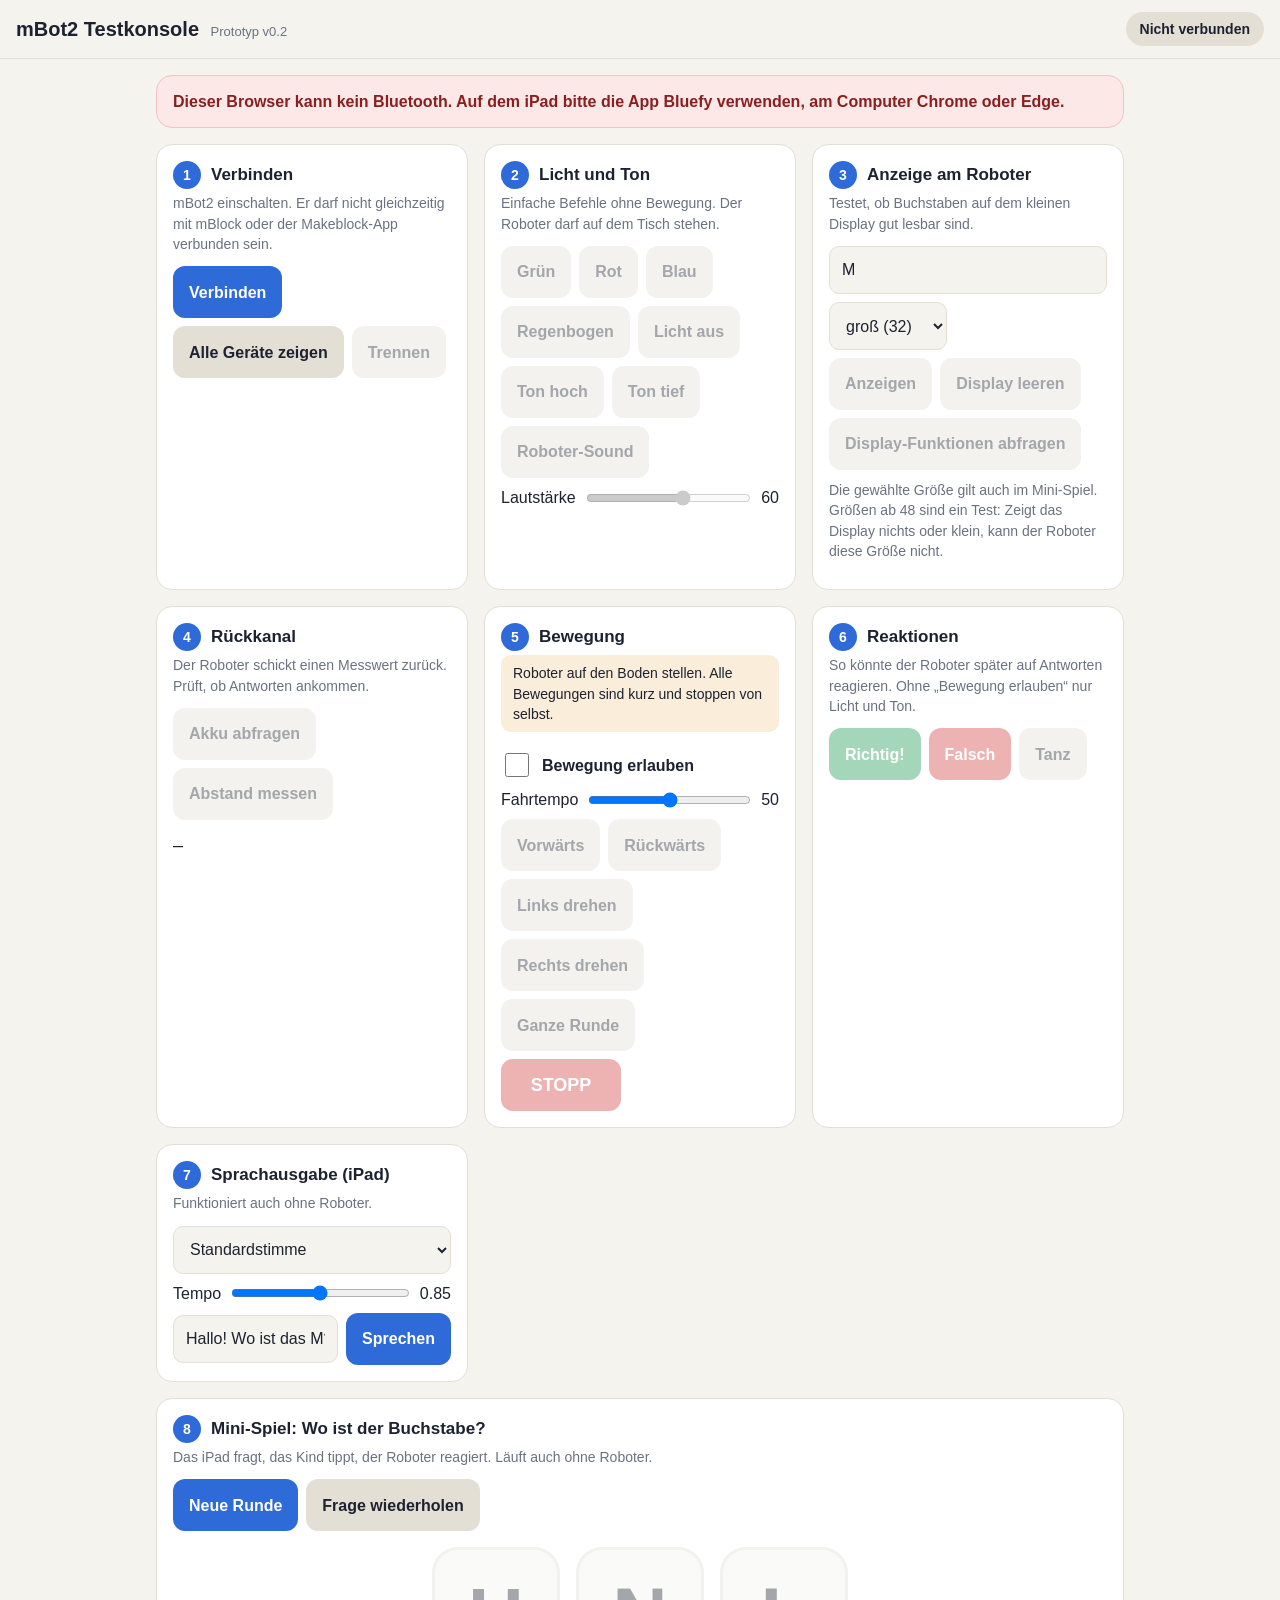
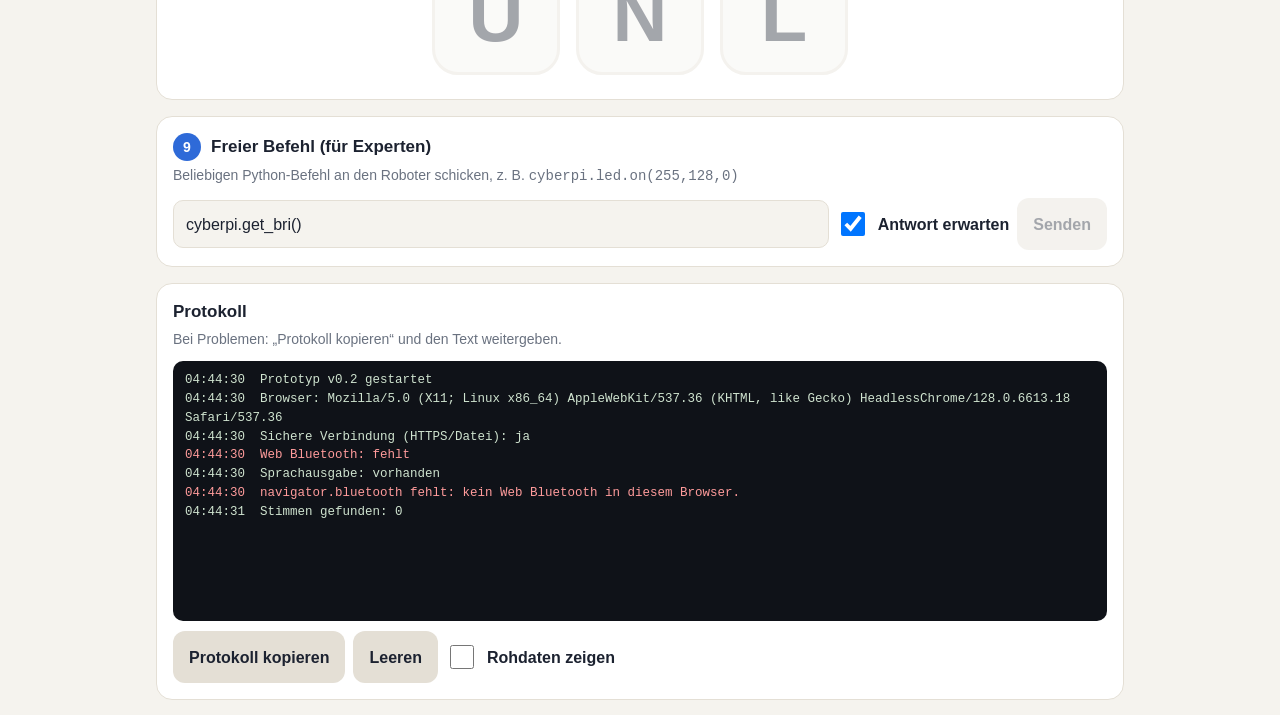
==== index.html @ f24d92ee "Add files via upload" ====
<!doctype html>
<html lang="de">
<head>
<meta charset="utf-8">
<meta name="viewport" content="width=device-width, initial-scale=1, viewport-fit=cover">
<meta name="apple-mobile-web-app-capable" content="yes">
<meta name="apple-mobile-web-app-title" content="mBot2 Test">
<title>mBot2 Testkonsole</title>
<style>
  :root {
    --bg: #f5f3ee; --card: #ffffff; --ink: #1c2230; --muted: #6a7280; --line: #e4dfd5;
    --accent: #2e6ad8; --ok: #1d9a54; --bad: #d44343; --warn: #e39a2f; --radius: 16px;
  }
  @media (prefers-color-scheme: dark) {
    :root { --bg: #14171d; --card: #1d2129; --ink: #eef0f4; --muted: #98a1b0; --line: #2d333e; }
  }
  * { box-sizing: border-box; }
  html, body { margin: 0; background: var(--bg); color: var(--ink); }
  body { font: 16px/1.45 -apple-system, BlinkMacSystemFont, "Segoe UI", Roboto, sans-serif; -webkit-text-size-adjust: 100%; }
  header {
    position: sticky; top: 0; z-index: 10; display: flex; align-items: center; gap: 12px; flex-wrap: wrap;
    padding: 12px 16px; padding-top: max(12px, env(safe-area-inset-top));
    background: var(--bg); border-bottom: 1px solid var(--line);
  }
  header h1 { font-size: 20px; margin: 0; flex: 1; min-width: 180px; }
  header h1 small { font-weight: 500; color: var(--muted); font-size: 13px; margin-left: 6px; }
  .status { padding: 7px 14px; border-radius: 999px; font-weight: 600; font-size: 14px; background: var(--line); }
  .status.on { background: var(--ok); color: #fff; }
  .status.busy { background: var(--warn); color: #fff; }
  .status.err { background: var(--bad); color: #fff; }
  main { max-width: 1000px; margin: 0 auto; padding: 16px; display: grid; gap: 16px;
         grid-template-columns: repeat(auto-fit, minmax(300px, 1fr)); }
  section { background: var(--card); border: 1px solid var(--line); border-radius: var(--radius); padding: 16px; min-width: 0; }
  section.wide { grid-column: 1 / -1; }
  h2 { font-size: 17px; margin: 0 0 4px; display: flex; align-items: center; }
  .num { flex: none; width: 28px; height: 28px; border-radius: 14px; background: var(--accent); color: #fff;
         display: inline-grid; place-items: center; font-size: 14px; margin-right: 10px; }
  p.hint { margin: 4px 0 12px; color: var(--muted); font-size: 14px; }
  .row { display: flex; flex-wrap: wrap; gap: 8px; align-items: center; }
  .row + .row { margin-top: 8px; }
  button {
    appearance: none; -webkit-appearance: none; border: 0; border-radius: 12px; min-height: 52px; padding: 10px 16px;
    font: inherit; font-weight: 600; background: var(--line); color: var(--ink); cursor: pointer; touch-action: manipulation;
  }
  button.primary { background: var(--accent); color: #fff; }
  button.ok { background: var(--ok); color: #fff; }
  button.bad { background: var(--bad); color: #fff; }
  button.stop { background: var(--bad); color: #fff; min-width: 120px; font-size: 18px; }
  button:disabled { opacity: .4; cursor: default; }
  button:not(:disabled):active { transform: scale(.97); }
  input[type=text], select {
    font: inherit; min-height: 48px; border-radius: 10px; border: 1px solid var(--line);
    background: var(--bg); color: var(--ink); padding: 8px 12px; min-width: 0;
  }
  input[type=text] { flex: 1 1 160px; }
  label.check { display: flex; gap: 10px; align-items: center; font-weight: 600; padding: 8px 0; }
  label.check input { width: 24px; height: 24px; }
  input[type=range] { flex: 1; min-width: 120px; }
  .banner { grid-column: 1 / -1; border-radius: var(--radius); padding: 14px 16px; font-weight: 600;
            background: #fde8e8; color: #8a1f1f; border: 1px solid #f3c2c2; display: none; }
  .banner.show { display: block; }
  .warnbox { background: color-mix(in srgb, var(--warn) 18%, transparent); border-radius: 10px; padding: 8px 12px; font-size: 14px; margin-bottom: 10px; }
  .game { display: flex; gap: 16px; justify-content: center; margin: 16px 0 8px; flex-wrap: wrap; }
  .tile {
    width: 128px; height: 128px; font-size: 76px; font-weight: 700; border-radius: 26px;
    background: var(--bg); border: 3px solid var(--line); color: var(--ink);
  }
  .tile.right { background: var(--ok); border-color: var(--ok); color: #fff; }
  .tile.wrong { animation: shake .4s; border-color: var(--bad); }
  @keyframes shake { 0%,100% { transform: translateX(0); } 25% { transform: translateX(-10px); } 75% { transform: translateX(10px); } }
  #log {
    margin: 0; height: 260px; overflow: auto; background: #0f1218; color: #cfe3cf; border-radius: 10px; padding: 10px 12px;
    font: 12.5px/1.5 ui-monospace, Menlo, Consolas, monospace; white-space: pre-wrap; word-break: break-word;
  }
  #log .e { color: #ff9b9b; } #log .w { color: #ffd27a; } #log .s { color: #8fd0ff; } #log .r { color: #b7f5b7; }
</style>
</head>
<body>
<header>
  <h1>mBot2 Testkonsole <small>Prototyp v0.2</small></h1>
  <span id="status" class="status">Nicht verbunden</span>
</header>

<main>
  <div id="banner" class="banner"></div>

  <section>
    <h2><span class="num">1</span>Verbinden</h2>
    <p class="hint">mBot2 einschalten. Er darf nicht gleichzeitig mit mBlock oder der Makeblock-App verbunden sein.</p>
    <div class="row">
      <button class="primary" id="btnConnect">Verbinden</button>
      <button id="btnConnectAll">Alle Geräte zeigen</button>
      <button id="btnDisconnect" data-need>Trennen</button>
    </div>
  </section>

  <section>
    <h2><span class="num">2</span>Licht und Ton</h2>
    <p class="hint">Einfache Befehle ohne Bewegung. Der Roboter darf auf dem Tisch stehen.</p>
    <div class="row">
      <button data-need data-act="green">Grün</button>
      <button data-need data-act="red">Rot</button>
      <button data-need data-act="blue">Blau</button>
      <button data-need data-act="rainbow">Regenbogen</button>
      <button data-need data-act="ledoff">Licht aus</button>
    </div>
    <div class="row">
      <button data-need data-act="toneHigh">Ton hoch</button>
      <button data-need data-act="toneLow">Ton tief</button>
      <button data-need data-act="sound">Roboter-Sound</button>
    </div>
    <div class="row">
      <span>Lautstärke</span>
      <input type="range" id="vol" min="0" max="100" step="10" value="60" data-need>
      <span id="volVal">60</span>
    </div>
  </section>

  <section>
    <h2><span class="num">3</span>Anzeige am Roboter</h2>
    <p class="hint">Testet, ob Buchstaben auf dem kleinen Display gut lesbar sind.</p>
    <div class="row">
      <input type="text" id="dispText" value="M" maxlength="12" autocomplete="off" autocapitalize="characters">
      <select id="dispSize">
        <option value="16">klein (16)</option>
        <option value="24">mittel (24)</option>
        <option value="32" selected>groß (32)</option>
        <option value="48">48 (Test)</option>
        <option value="64">64 (Test)</option>
        <option value="96">96 (Test)</option>
      </select>
    </div>
    <div class="row">
      <button data-need id="btnShow">Anzeigen</button>
      <button data-need id="btnClear">Display leeren</button>
      <button data-need id="btnDir">Display-Funktionen abfragen</button>
    </div>
    <p class="hint" style="margin-top:10px">Die gewählte Größe gilt auch im Mini-Spiel. Größen ab 48 sind ein Test: Zeigt das Display nichts oder klein, kann der Roboter diese Größe nicht.</p>
  </section>

  <section>
    <h2><span class="num">4</span>Rückkanal</h2>
    <p class="hint">Der Roboter schickt einen Messwert zurück. Prüft, ob Antworten ankommen.</p>
    <div class="row">
      <button data-need id="btnBattery">Akku abfragen</button>
      <button data-need id="btnDistance">Abstand messen</button>
    </div>
    <p id="readout" class="hint" style="font-size:18px;color:var(--ink);margin-top:12px">–</p>
  </section>

  <section>
    <h2><span class="num">5</span>Bewegung</h2>
    <div class="warnbox">Roboter auf den Boden stellen. Alle Bewegungen sind kurz und stoppen von selbst.</div>
    <label class="check"><input type="checkbox" id="allowMove"> Bewegung erlauben</label>
    <div class="row">
      <span>Fahrtempo</span>
      <input type="range" id="moveSpeed" min="20" max="80" step="10" value="50">
      <span id="moveSpeedVal">50</span>
    </div>
    <div class="row">
      <button data-need data-move data-act="fwd">Vorwärts</button>
      <button data-need data-move data-act="back">Rückwärts</button>
      <button data-need data-move data-act="left">Links drehen</button>
      <button data-need data-move data-act="right">Rechts drehen</button>
      <button data-need data-move data-act="spin">Ganze Runde</button>
    </div>
    <div class="row">
      <button class="stop" data-need data-act="stop">STOPP</button>
    </div>
  </section>

  <section>
    <h2><span class="num">6</span>Reaktionen</h2>
    <p class="hint">So könnte der Roboter später auf Antworten reagieren. Ohne „Bewegung erlauben“ nur Licht und Ton.</p>
    <div class="row">
      <button class="ok" data-need data-act="richtig">Richtig!</button>
      <button class="bad" data-need data-act="falsch">Falsch</button>
      <button data-need data-act="tanz">Tanz</button>
    </div>
  </section>

  <section>
    <h2><span class="num">7</span>Sprachausgabe (iPad)</h2>
    <p class="hint">Funktioniert auch ohne Roboter.</p>
    <div class="row">
      <select id="voice" style="flex:1 1 220px"></select>
    </div>
    <div class="row">
      <span>Tempo</span>
      <input type="range" id="rate" min="0.5" max="1.2" step="0.05" value="0.85">
      <span id="rateVal">0.85</span>
    </div>
    <div class="row">
      <input type="text" id="speakText" value="Hallo! Wo ist das M?">
      <button class="primary" id="btnSpeak">Sprechen</button>
    </div>
  </section>

  <section class="wide">
    <h2><span class="num">8</span>Mini-Spiel: Wo ist der Buchstabe?</h2>
    <p class="hint">Das iPad fragt, das Kind tippt, der Roboter reagiert. Läuft auch ohne Roboter.</p>
    <div class="row"><button class="primary" id="btnRound">Neue Runde</button><button id="btnRepeat">Frage wiederholen</button></div>
    <div class="game" id="game"></div>
  </section>

  <section class="wide">
    <h2><span class="num">9</span>Freier Befehl (für Experten)</h2>
    <p class="hint">Beliebigen Python-Befehl an den Roboter schicken, z. B. <code>cyberpi.led.on(255,128,0)</code></p>
    <div class="row">
      <input type="text" id="rawCmd" value="cyberpi.get_bri()" autocapitalize="off" autocorrect="off" spellcheck="false">
      <label class="check"><input type="checkbox" id="rawResp" checked> Antwort erwarten</label>
      <button data-need id="btnRaw">Senden</button>
    </div>
  </section>

  <section class="wide">
    <h2>Protokoll</h2>
    <p class="hint">Bei Problemen: „Protokoll kopieren“ und den Text weitergeben.</p>
    <pre id="log"></pre>
    <div class="row" style="margin-top:10px">
      <button id="btnCopy">Protokoll kopieren</button>
      <button id="btnClearLog">Leeren</button>
      <label class="check"><input type="checkbox" id="showHex"> Rohdaten zeigen</label>
    </div>
  </section>
</main>

<script>
"use strict";

/* ---------- Konstanten: Makeblock Live-Mode-Protokoll (f3/f4) ---------- */
const uuid16 = (x) => `0000${x}-0000-1000-8000-00805f9b34fb`;
const SERVICES = [uuid16("ffe1"), uuid16("ffe0"), uuid16("ffe4"), uuid16("ffe5")];
const WRITE_SHORT = "ffe3";   // hierhin schreiben wir
const NOTIFY_SHORT = "ffe2";  // hier antwortet der Roboter
const NAME_PREFIXES = ["Makeblock", "makeblock", "MakeBlock", "CyberPi", "Cyberpi", "cyberpi", "mBot", "MBot", "mbot", "BlueFi", "Bluefi"];
const HEADER = 0xF3, FOOTER = 0xF4, TYPE_SCRIPT = 0x28;
const MODE_NO_RESPONSE = 0x00, MODE_WITH_RESPONSE = 0x01;
const ONLINE_MODE_FRAME = new Uint8Array([0xF3, 0xF6, 0x03, 0x00, 0x0D, 0x00, 0x01, 0x0E, 0xF4]);
const BLE_CHUNK = 20, CHUNK_DELAY = 8;

const sleep = (ms) => new Promise((r) => setTimeout(r, ms));
const $ = (id) => document.getElementById(id);
const hex = (u8) => Array.from(u8, (b) => b.toString(16).padStart(2, "0")).join(" ");

/* ---------- Protokoll ---------- */
function buildScriptFrame(script, idx, mode) {
  const sb = new TextEncoder().encode(script);
  const data = new Uint8Array(2 + sb.length);
  data[0] = sb.length & 0xFF; data[1] = (sb.length >> 8) & 0xFF; data.set(sb, 2);
  const idxLo = idx & 0xFF, idxHi = (idx >> 8) & 0xFF;
  const datalen = data.length + 4;
  const hdrCheck = (((datalen >> 8) & 0xFF) + (datalen & 0xFF) + 0xF3) & 0xFF;
  let sum = TYPE_SCRIPT + mode + idxLo + idxHi;
  for (const b of data) sum += b;
  const out = new Uint8Array(8 + data.length + 2);
  out.set([HEADER, hdrCheck, datalen & 0xFF, (datalen >> 8) & 0xFF, TYPE_SCRIPT, mode, idxLo, idxHi], 0);
  out.set(data, 8);
  out[8 + data.length] = sum & 0xFF;
  out[9 + data.length] = FOOTER;
  return out;
}

function parseRet(raw) {
  try { const j = JSON.parse(raw); if (j && typeof j === "object" && "ret" in j) return j.ret; } catch (_) {}
  const m = raw.match(/["']ret["']\s*:\s*(.*?)\s*\}?\s*$/s);
  if (m) {
    const s = m[1];
    try { return JSON.parse(s); } catch (_) {}
    try { return JSON.parse(s.replace(/'/g, '"').replace(/\bTrue\b/g, "true").replace(/\bFalse\b/g, "false").replace(/\bNone\b/g, "null")); } catch (_) {}
    return s;
  }
  return null;
}

function parseFrame(f) {
  if (f.length < 10 || f[4] !== TYPE_SCRIPT) return null;
  const idx = f[6] + (f[7] << 8);
  const data = f.slice(8, f.length - 2);
  if (data.length < 3) return null;
  const raw = new TextDecoder().decode(new Uint8Array(data.slice(2)));
  return { idx, value: parseRet(raw), raw };
}

class F3Parser {
  constructor() { this.reset(); }
  reset() { this.buf = []; this.rx = false; this.len = 0; }
  feed(bytes) { const out = []; for (const b of bytes) { const r = this.byte(b); if (r) out.push(r); } return out; }
  byte(b) {
    this.buf.push(b);
    const n = this.buf.length;
    if (n > 3) {
      const b3 = this.buf[n - 4], b2 = this.buf[n - 3], b1 = this.buf[n - 2], b0 = this.buf[n - 1];
      if (b3 === HEADER && ((b0 + b1 + b3) & 0xFF) === b2) {
        this.buf = [HEADER, b2, b1, b0]; this.len = b1 + (b0 << 8); this.rx = true;
      }
    }
    if (this.rx && this.buf.length === this.len + 6 && this.buf[0] === HEADER) {
      const frame = this.buf; this.reset(); return parseFrame(frame);
    }
    if (this.buf.length > 4096) this.reset();
    return null;
  }
}

/* ---------- Protokollfenster ---------- */
const logEl = $("log");
function log(msg, cls = "") {
  const t = new Date().toLocaleTimeString("de-DE");
  const line = document.createElement("div");
  if (cls) line.className = cls;
  line.textContent = `${t}  ${msg}`;
  logEl.appendChild(line);
  logEl.scrollTop = logEl.scrollHeight;
}
window.addEventListener("error", (e) => log(`JS-Fehler: ${e.message}`, "e"));
window.addEventListener("unhandledrejection", (e) => log(`Fehler: ${e.reason && e.reason.message || e.reason}`, "e"));

/* ---------- Bluetooth-Verbindung ---------- */
const bot = {
  device: null, writeChar: null, notifyChar: null, noResp: false,
  idx: 1, pending: new Map(), parser: new F3Parser(), anyReply: null,
  chain: Promise.resolve(), connected: false,
};

function nextIdx() { const i = bot.idx; bot.idx = (bot.idx % 0xFFFE) + 1; return i; }

function setStatus(kind, text) {
  const s = $("status"); s.className = "status " + kind; s.textContent = text;
  bot.connected = kind === "on";
  refreshButtons();
}

function refreshButtons() {
  const move = $("allowMove").checked;
  document.querySelectorAll("[data-need]").forEach((el) => {
    el.disabled = !bot.connected || (el.hasAttribute("data-move") && !move);
  });
  $("btnConnect").disabled = bot.connected;
  $("btnConnectAll").disabled = bot.connected;
}

function onNotify(ev) {
  const dv = ev.target.value;
  const bytes = new Uint8Array(dv.buffer, dv.byteOffset, dv.byteLength);
  if ($("showHex").checked) log(`⇠ ${hex(bytes)}`, "s");
  for (const resp of bot.parser.feed(bytes)) {
    if (bot.anyReply) { bot.anyReply(resp); bot.anyReply = null; continue; }
    const p = bot.pending.get(resp.idx);
    if (p) { bot.pending.delete(resp.idx); p(resp.value); }
    else log(`← Antwort #${resp.idx}: ${resp.raw}`, "r");
  }
}

function writeFrame(frame) {
  const job = bot.chain.then(async () => {
    if (!bot.writeChar) throw new Error("Nicht verbunden");
    if ($("showHex").checked) log(`⇢ ${hex(frame)}`, "s");
    for (let i = 0; i < frame.length; i += BLE_CHUNK) {
      const chunk = frame.slice(i, i + BLE_CHUNK);
      if (bot.noResp) await bot.writeChar.writeValueWithoutResponse(chunk);
      else await bot.writeChar.writeValue(chunk);
      await sleep(CHUNK_DELAY);
    }
  });
  bot.chain = job.catch(() => {});
  return job;
}

async function run(code) {
  log(`→ ${code}`);
  await writeFrame(buildScriptFrame(code, nextIdx(), MODE_NO_RESPONSE));
}

async function evalExpr(code, timeout = 3000) {
  const idx = nextIdx();
  log(`→ ${code}  (wartet auf Antwort)`);
  const answer = new Promise((resolve, reject) => {
    bot.pending.set(idx, resolve);
    setTimeout(() => { if (bot.pending.delete(idx)) reject(new Error(`Keine Antwort auf „${code}“ nach ${timeout / 1000} s`)); }, timeout);
  });
  await writeFrame(buildScriptFrame(code, idx, MODE_WITH_RESPONSE));
  const v = await answer;
  log(`← ${code} = ${JSON.stringify(v)}`, "r");
  return v;
}

async function handshake() {
  log("Starte Live-Modus …");
  await writeFrame(ONLINE_MODE_FRAME);
  await sleep(500);
  for (let i = 1; i <= 12; i++) {
    const got = new Promise((r) => { bot.anyReply = r; setTimeout(() => r(null), 500); });
    await writeFrame(buildScriptFrame("cyberpi.get_bri()", nextIdx(), MODE_WITH_RESPONSE));
    const resp = await got;
    bot.anyReply = null;
    if (resp) {
      log(`Handshake ok nach ${i} Versuch(en). Helligkeit = ${JSON.stringify(resp.value)}`, "r");
      bot.idx = 1; bot.pending.clear();
      return true;
    }
  }
  log("Keine Antwort beim Handshake. Befehle werden trotzdem versucht.", "w");
  bot.idx = 1; bot.pending.clear();
  return false;
}

async function findCharacteristics(server) {
  let services = [];
  try { services = await server.getPrimaryServices(); }
  catch (e) {
    log(`getPrimaryServices() ging nicht (${e.message}), probiere einzeln …`, "w");
    for (const u of SERVICES) { try { services.push(await server.getPrimaryService(u)); } catch (_) {} }
  }
  if (!services.length) throw new Error("Keine passenden Bluetooth-Dienste gefunden");
  let write = null, notify = null;
  for (const s of services) {
    log(`Dienst ${s.uuid}`);
    let chars = [];
    try { chars = await s.getCharacteristics(); } catch (e) { log(`  Kanäle nicht lesbar: ${e.message}`, "w"); }
    for (const c of chars) {
      const p = c.properties;
      const props = ["read", "write", "writeWithoutResponse", "notify", "indicate"].filter((k) => p[k]).join(", ");
      log(`  Kanal ${c.uuid}  [${props}]`);
      if (!write && c.uuid.startsWith("0000" + WRITE_SHORT)) write = c;
      if (!notify && c.uuid.startsWith("0000" + NOTIFY_SHORT)) notify = c;
    }
  }
  return { write, notify };
}

async function connect(showAll) {
  if (!navigator.bluetooth) { showNoBluetooth(); return; }
  try {
    setStatus("busy", "Suche …");
    const options = showAll
      ? { acceptAllDevices: true, optionalServices: SERVICES }
      : { filters: [...NAME_PREFIXES.map((p) => ({ namePrefix: p })), { services: [SERVICES[0]] }], optionalServices: SERVICES };
    log(showAll ? "Suche alle Bluetooth-Geräte …" : "Suche mBot2 …");
    const device = await navigator.bluetooth.requestDevice(options);
    bot.device = device;
    log(`Gerät gewählt: ${device.name || "(ohne Namen)"}`);
    device.addEventListener("gattserverdisconnected", onDisconnected);
    setStatus("busy", "Verbinde …");
    const server = await device.gatt.connect();
    log("Bluetooth verbunden, suche Kanäle …");
    const { write, notify } = await findCharacteristics(server);
    if (!write) throw new Error(`Schreibkanal ${WRITE_SHORT} nicht gefunden. Ist das wirklich der mBot2?`);
    bot.writeChar = write;
    bot.noResp = !!(write.properties.writeWithoutResponse && typeof write.writeValueWithoutResponse === "function");
    log(`Schreibmodus: ${bot.noResp ? "ohne Bestätigung" : "mit Bestätigung"}`);
    if (notify) {
      await notify.startNotifications();
      notify.addEventListener("characteristicvaluechanged", onNotify);
      bot.notifyChar = notify;
      log("Antwortkanal aktiv");
    } else {
      log(`Antwortkanal ${NOTIFY_SHORT} nicht gefunden. Rückkanal (Schritt 4) wird nicht funktionieren.`, "w");
    }
    bot.parser.reset();
    await handshake();
    setStatus("on", `Verbunden: ${device.name || "mBot2"}`);
    await run(`cyberpi.audio.set_vol(${$("vol").value})`);
    await run("cyberpi.led.on(0,0,255)");
    await run("cyberpi.audio.play_tone(660,0.15)");
    log("Bereit. Roboter sollte kurz blau leuchten und piepen.", "r");
  } catch (e) {
    if (e.name === "NotFoundError") { log("Suche abgebrochen oder kein Gerät gewählt.", "w"); setStatus("", "Nicht verbunden"); }
    else { log(`Verbindung fehlgeschlagen: ${e.name}: ${e.message}`, "e"); setStatus("err", "Fehler"); }
    try { bot.device && bot.device.gatt.connected && bot.device.gatt.disconnect(); } catch (_) {}
  }
}

function onDisconnected() {
  log("Verbindung getrennt.", "w");
  bot.writeChar = null; bot.notifyChar = null; bot.pending.clear();
  setStatus("", "Nicht verbunden");
}

async function disconnect() {
  try { await run("mbot2.EM_stop()"); await run("cyberpi.led.on(0,0,0)"); } catch (_) {}
  try { bot.device && bot.device.gatt.disconnect(); } catch (_) {}
}

/* ---------- Aktionen ---------- */
const canMove = () => $("allowMove").checked;
const speed = () => +$("moveSpeed").value;
const letterSize = () => $("dispSize").value;

async function move(fn, speed, secs) {
  if (!canMove()) { log("Bewegung übersprungen (nicht erlaubt)", "w"); return; }
  await run(`mbot2.${fn}(${speed},${secs})`);
  await sleep(secs * 1000 + 100);
}

async function tones(list) {
  for (const [f, s] of list) { await run(`cyberpi.audio.play_tone(${f},${s})`); await sleep(s * 1000 + 30); }
}

const actions = {
  green: () => run("cyberpi.led.on(0,255,0)"),
  red: () => run("cyberpi.led.on(255,0,0)"),
  blue: () => run("cyberpi.led.on(0,0,255)"),
  rainbow: () => run("cyberpi.led.play(name='rainbow')"),
  ledoff: () => run("cyberpi.led.on(0,0,0)"),
  toneHigh: () => run("cyberpi.audio.play_tone(880,0.3)"),
  toneLow: () => run("cyberpi.audio.play_tone(220,0.4)"),
  sound: () => run("cyberpi.audio.play('yeah')"),
  fwd: () => move("forward", speed(), 1.0),
  back: () => move("backward", speed(), 1.0),
  left: () => move("turn_left", speed(), 0.5),
  right: () => move("turn_right", speed(), 0.5),
  async spin() {
    if (!canMove()) return;
    await run("mbot2.turn(360)");
    await sleep(3000);
  },
  stop: () => run("mbot2.EM_stop()"),

  async richtig() {
    await run("cyberpi.led.on(0,255,0)");
    await tones([[523, 0.12], [659, 0.12], [784, 0.12], [1047, 0.25]]);
    if (canMove()) { await move("turn_left", 50, 0.35); await move("turn_right", 50, 0.35); }
    await sleep(600);
    await run("cyberpi.led.on(0,0,0)");
  },
  async falsch() {
    await run("cyberpi.led.on(255,60,0)");
    await tones([[330, 0.2], [247, 0.35]]);
    if (canMove()) { await move("turn_left", 30, 0.12); await move("turn_right", 30, 0.12); }
    await sleep(500);
    await run("cyberpi.led.on(0,0,0)");
  },
  async tanz() {
    await run("cyberpi.led.play(name='rainbow')");
    await tones([[523, 0.1], [784, 0.1], [523, 0.1], [784, 0.1]]);
    if (canMove()) {
      await move("turn_left", 50, 0.4); await move("turn_right", 50, 0.4);
      await move("forward", 30, 0.4); await move("backward", 30, 0.4);
      await move("turn_right", 60, 0.8);
    }
    await run("cyberpi.led.on(0,0,0)");
  },
};

function bindAction(el, fn) {
  el.addEventListener("click", async () => {
    try { await fn(); } catch (e) { log(`Fehler: ${e.message}`, "e"); }
  });
}
document.querySelectorAll("[data-act]").forEach((el) => bindAction(el, actions[el.dataset.act]));

bindAction($("btnConnect"), () => connect(false));
bindAction($("btnConnectAll"), () => connect(true));
bindAction($("btnDisconnect"), disconnect);
$("allowMove").addEventListener("change", refreshButtons);
$("moveSpeed").addEventListener("input", () => { $("moveSpeedVal").textContent = $("moveSpeed").value; });

$("vol").addEventListener("input", () => { $("volVal").textContent = $("vol").value; });
$("vol").addEventListener("change", () => run(`cyberpi.audio.set_vol(${$("vol").value})`).catch((e) => log(e.message, "e")));

const safeText = (s) => s.replace(/[\\'"\n\r]/g, "").slice(0, 12);
bindAction($("btnShow"), () => run(`cyberpi.display.show_label('${safeText($("dispText").value)}',${$("dispSize").value},'center')`));
bindAction($("btnClear"), () => run("cyberpi.display.clear()"));
bindAction($("btnDir"), async () => {
  log("Frage verfügbare Funktionen ab (für die nächste Version) …");
  await evalExpr("str(dir(cyberpi.display))", 5000);
  await evalExpr("str([n for n in dir(cyberpi) if not n.startswith('_')])", 8000);
});

bindAction($("btnBattery"), async () => {
  $("readout").textContent = "frage …";
  try { const v = await evalExpr("cyberpi.get_battery()"); $("readout").textContent = `Akku: ${v} %`; }
  catch (e) { $("readout").textContent = "keine Antwort"; throw e; }
});
bindAction($("btnDistance"), async () => {
  $("readout").textContent = "messe …";
  try { const v = await evalExpr("cyberpi.ultrasonic2.get(1)"); $("readout").textContent = `Abstand: ${v} cm`; }
  catch (e) { $("readout").textContent = "keine Antwort"; throw e; }
});

bindAction($("btnRaw"), async () => {
  const code = $("rawCmd").value.trim();
  if (!code) return;
  if ($("rawResp").checked) await evalExpr(code); else await run(code);
});

/* ---------- Sprachausgabe ---------- */
let voices = [];
const store = {
  get(k) { try { return localStorage.getItem(k); } catch (_) { return null; } },
  set(k, v) { try { localStorage.setItem(k, v); } catch (_) {} },
};

function loadVoices() {
  if (!("speechSynthesis" in window)) return;
  const all = speechSynthesis.getVoices();
  const de = all.filter((v) => (v.lang || "").toLowerCase().startsWith("de"));
  voices = de.length ? de : all;
  const sel = $("voice");
  const saved = store.get("voice");
  sel.innerHTML = "";
  voices.forEach((v, i) => {
    const o = document.createElement("option");
    o.value = i; o.textContent = `${v.name} (${v.lang})`;
    if (v.name === saved) o.selected = true;
    sel.appendChild(o);
  });
  if (!sel.options.length) {
    const o = document.createElement("option"); o.textContent = "Standardstimme"; sel.appendChild(o);
  }
  if (all.length && !de.length) log("Keine deutsche Stimme gefunden, zeige alle Stimmen.", "w");
}

function speak(text) {
  if (!("speechSynthesis" in window)) { log("Dieser Browser hat keine Sprachausgabe.", "e"); return; }
  speechSynthesis.cancel();
  const u = new SpeechSynthesisUtterance(text);
  u.lang = "de-DE";
  const v = voices[+$("voice").value];
  if (v) u.voice = v;
  u.rate = +$("rate").value;
  u.onerror = (e) => log(`Sprachausgabe-Fehler: ${e.error}`, "e");
  speechSynthesis.speak(u);
}

$("voice").addEventListener("change", () => { const v = voices[+$("voice").value]; if (v) store.set("voice", v.name); });
$("rate").addEventListener("input", () => { $("rateVal").textContent = $("rate").value; });
$("btnSpeak").addEventListener("click", () => { log(`Spreche: „${$("speakText").value}“`); speak($("speakText").value); });

/* ---------- Mini-Spiel ---------- */
const LETTERS = ["M", "A", "O", "L", "S", "E", "I", "T", "R", "N", "U", "H"];
const game = { target: null, locked: false };

function shuffle(a) { for (let i = a.length - 1; i > 0; i--) { const j = Math.floor(Math.random() * (i + 1)); [a[i], a[j]] = [a[j], a[i]]; } return a; }

function newRound() {
  clearTimeout(game.timer);
  const pool = shuffle(LETTERS.slice());
  const choice = pool.slice(0, 3);
  game.target = choice[Math.floor(Math.random() * 3)];
  game.locked = false;
  const box = $("game");
  box.innerHTML = "";
  for (const l of choice) {
    const b = document.createElement("button");
    b.className = "tile"; b.textContent = l;
    b.addEventListener("click", () => answer(b, l));
    box.appendChild(b);
  }
  askQuestion();
  if (bot.connected) run(`cyberpi.display.show_label('?',${letterSize()},'center')`).catch(() => {});
}

function askQuestion() { if (game.target) speak(`Wo ist das ${game.target}?`); }

async function answer(btn, letter) {
  if (game.locked) return;
  if (letter === game.target) {
    game.locked = true;
    btn.classList.add("right");
    log(`Spiel: richtig (${letter})`, "r");
    speak(`Super! Das ist das ${letter}.`);
    if (bot.connected) {
      run(`cyberpi.display.show_label('${letter}',${letterSize()},'center')`).catch(() => {});
      try { await actions.richtig(); } catch (e) { log(e.message, "e"); }
    }
    game.timer = setTimeout(newRound, 2500);
  } else {
    btn.classList.remove("wrong"); void btn.offsetWidth; btn.classList.add("wrong");
    log(`Spiel: falsch (${letter} statt ${game.target})`, "w");
    speak(`Das ist das ${letter}. Versuch es noch einmal.`);
    if (bot.connected) { try { await actions.falsch(); } catch (e) { log(e.message, "e"); } }
  }
}

$("btnRound").addEventListener("click", newRound);
$("btnRepeat").addEventListener("click", askQuestion);

/* ---------- Protokoll-Werkzeuge ---------- */
$("btnClearLog").addEventListener("click", () => { logEl.innerHTML = ""; });
$("btnCopy").addEventListener("click", async () => {
  const text = logEl.innerText;
  try { await navigator.clipboard.writeText(text); log("Protokoll kopiert.", "r"); }
  catch (_) {
    const ta = document.createElement("textarea"); ta.value = text; document.body.appendChild(ta);
    ta.select(); try { document.execCommand("copy"); log("Protokoll kopiert.", "r"); } catch (e) { log("Kopieren ging nicht. Text bitte markieren.", "e"); }
    ta.remove();
  }
});

/* ---------- Start: Umgebung prüfen ---------- */
function showNoBluetooth() {
  const b = $("banner");
  b.innerHTML = "Dieser Browser kann kein Bluetooth. Auf dem iPad bitte die App <b>Bluefy</b> verwenden, am Computer <b>Chrome</b> oder <b>Edge</b>.";
  b.classList.add("show");
  log("navigator.bluetooth fehlt: kein Web Bluetooth in diesem Browser.", "e");
}

(function init() {
  log("Prototyp v0.2 gestartet");
  log(`Browser: ${navigator.userAgent}`);
  log(`Sichere Verbindung (HTTPS/Datei): ${window.isSecureContext ? "ja" : "NEIN – Bluetooth braucht HTTPS"}`, window.isSecureContext ? "" : "e");
  log(`Web Bluetooth: ${navigator.bluetooth ? "vorhanden" : "fehlt"}`, navigator.bluetooth ? "" : "e");
  log(`Sprachausgabe: ${"speechSynthesis" in window ? "vorhanden" : "fehlt"}`);
  if (!navigator.bluetooth) showNoBluetooth();
  if ("speechSynthesis" in window) {
    loadVoices();
    speechSynthesis.addEventListener ? speechSynthesis.addEventListener("voiceschanged", loadVoices) : (speechSynthesis.onvoiceschanged = loadVoices);
    setTimeout(() => { loadVoices(); log(`Stimmen gefunden: ${voices.length}`); }, 800);
  }
  refreshButtons();
  newRoundPreview();
})();

function newRoundPreview() {
  // Erste Runde anzeigen, ohne zu sprechen (iOS spricht erst nach einem Antippen)
  const pool = shuffle(LETTERS.slice()).slice(0, 3);
  game.target = null;
  const box = $("game"); box.innerHTML = "";
  for (const l of pool) { const b = document.createElement("button"); b.className = "tile"; b.textContent = l; b.disabled = true; box.appendChild(b); }
}
</script>
</body>
</html>
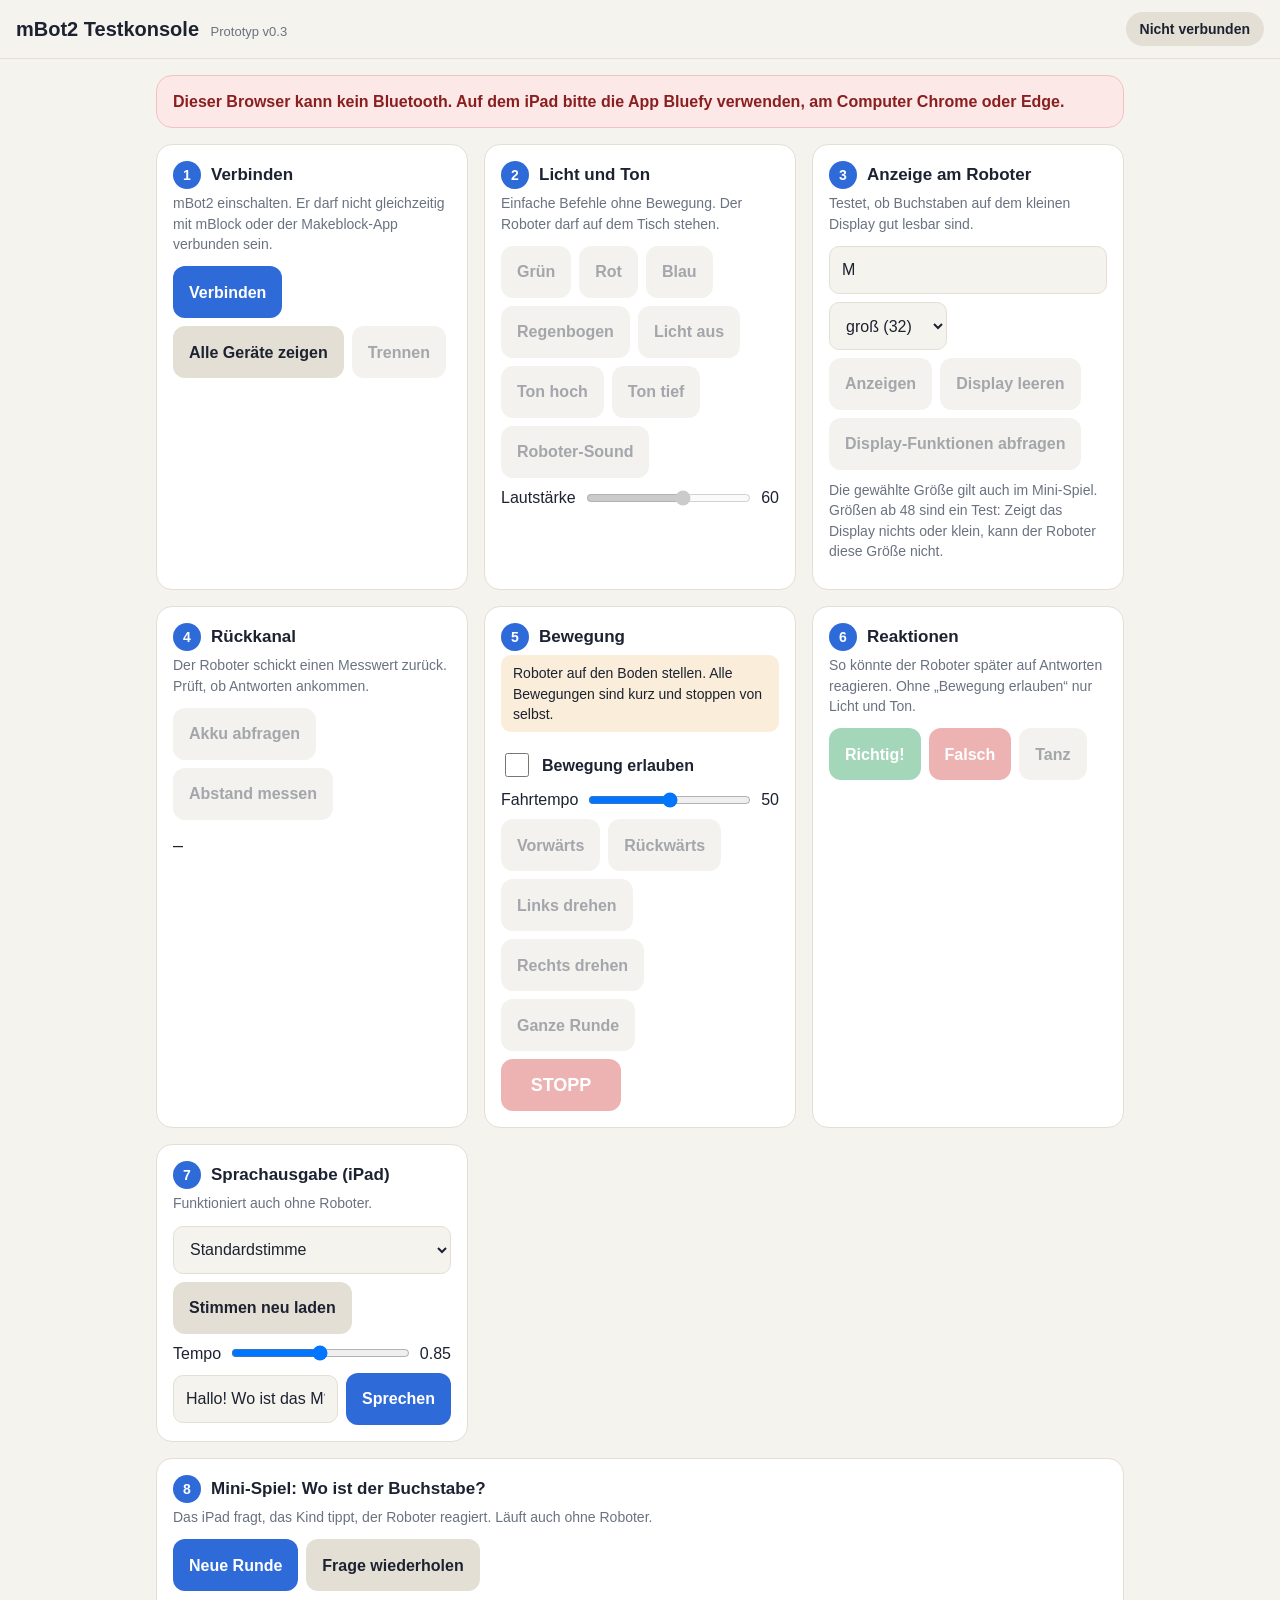
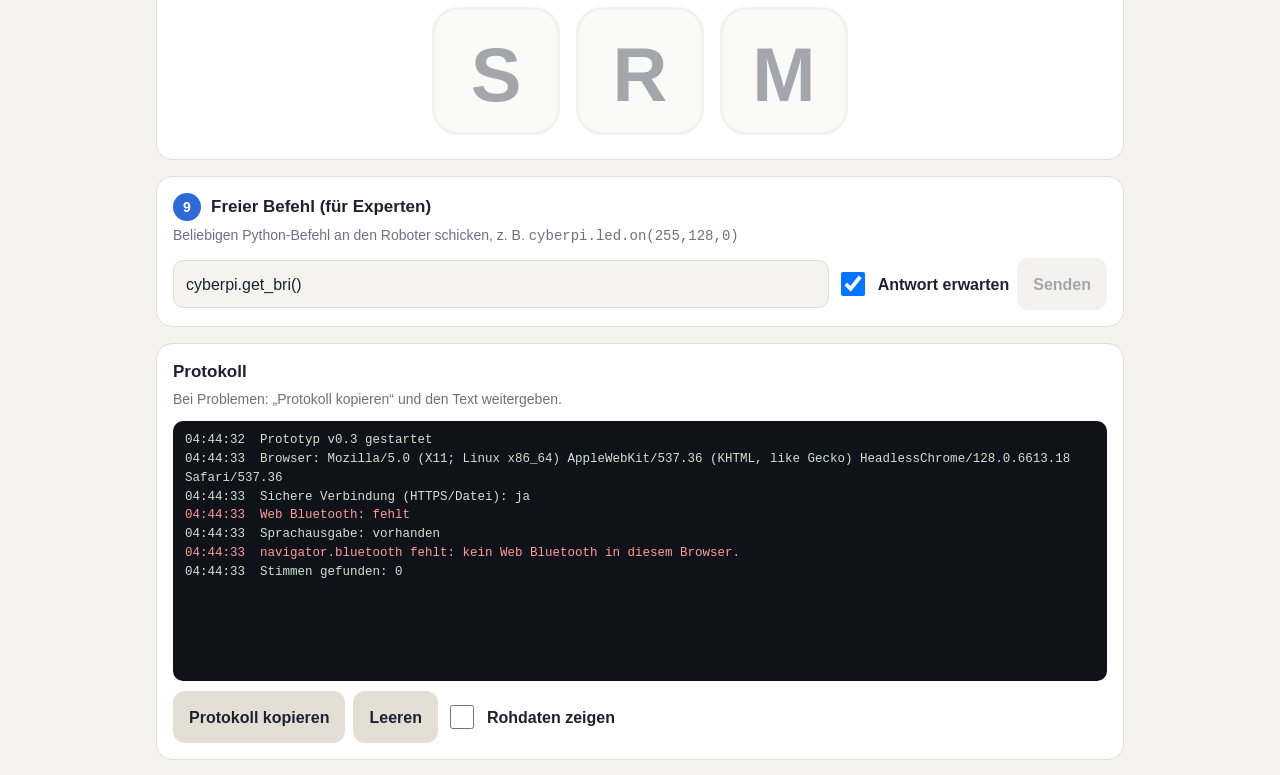
==== commit cca86244: "Add files via upload" ====
--- a/index.html
+++ b/index.html
@@ -77,7 +77,7 @@
 </head>
 <body>
 <header>
-  <h1>mBot2 Testkonsole <small>Prototyp v0.2</small></h1>
+  <h1>mBot2 Testkonsole <small>Prototyp v0.3</small></h1>
   <span id="status" class="status">Nicht verbunden</span>
 </header>
 
@@ -184,6 +184,7 @@
     <p class="hint">Funktioniert auch ohne Roboter.</p>
     <div class="row">
       <select id="voice" style="flex:1 1 220px"></select>
+      <button id="btnVoices">Stimmen neu laden</button>
     </div>
     <div class="row">
       <span>Tempo</span>
@@ -239,6 +240,20 @@
 const ONLINE_MODE_FRAME = new Uint8Array([0xF3, 0xF6, 0x03, 0x00, 0x0D, 0x00, 0x01, 0x0E, 0xF4]);
 const BLE_CHUNK = 20, CHUNK_DELAY = 8;
 
+// Bluefy liefert "FFE3", Chrome "0000ffe3-0000-1000-8000-00805f9b34fb"
+function shortUuid(u) {
+  const s = String(u).toLowerCase().replace(/^0x/, "");
+  if (/^[0-9a-f]{1,8}$/.test(s)) return s.padStart(8, "0").slice(-4);
+  const m = s.match(/^0000([0-9a-f]{4})-0000-1000-8000-00805f9b34fb$/);
+  return m ? m[1] : s;
+}
+function errText(e) {
+  if (e == null) return "unbekannter Fehler";
+  if (typeof e === "string") return e;
+  const parts = [e.name, e.message, e.code].filter((x) => x !== undefined && x !== "");
+  if (parts.length) return parts.join(": ");
+  try { return JSON.stringify(e); } catch (_) { return String(e); }
+}
 const sleep = (ms) => new Promise((r) => setTimeout(r, ms));
 const $ = (id) => document.getElementById(id);
 const hex = (u8) => Array.from(u8, (b) => b.toString(16).padStart(2, "0")).join(" ");
@@ -314,7 +329,7 @@
   logEl.scrollTop = logEl.scrollHeight;
 }
 window.addEventListener("error", (e) => log(`JS-Fehler: ${e.message}`, "e"));
-window.addEventListener("unhandledrejection", (e) => log(`Fehler: ${e.reason && e.reason.message || e.reason}`, "e"));
+window.addEventListener("unhandledrejection", (e) => log(`Fehler: ${errText(e.reason)}`, "e"));
 
 /* ---------- Bluetooth-Verbindung ---------- */
 const bot = {
@@ -422,8 +437,8 @@
       const p = c.properties;
       const props = ["read", "write", "writeWithoutResponse", "notify", "indicate"].filter((k) => p[k]).join(", ");
       log(`  Kanal ${c.uuid}  [${props}]`);
-      if (!write && c.uuid.startsWith("0000" + WRITE_SHORT)) write = c;
-      if (!notify && c.uuid.startsWith("0000" + NOTIFY_SHORT)) notify = c;
+      if (!write && shortUuid(c.uuid) === WRITE_SHORT) write = c;
+      if (!notify && shortUuid(c.uuid) === NOTIFY_SHORT) notify = c;
     }
   }
   return { write, notify };
@@ -431,6 +446,7 @@
 
 async function connect(showAll) {
   if (!navigator.bluetooth) { showNoBluetooth(); return; }
+  bot.device = null;
   try {
     setStatus("busy", "Suche …");
     const options = showAll
@@ -465,8 +481,9 @@
     await run("cyberpi.audio.play_tone(660,0.15)");
     log("Bereit. Roboter sollte kurz blau leuchten und piepen.", "r");
   } catch (e) {
-    if (e.name === "NotFoundError") { log("Suche abgebrochen oder kein Gerät gewählt.", "w"); setStatus("", "Nicht verbunden"); }
-    else { log(`Verbindung fehlgeschlagen: ${e.name}: ${e.message}`, "e"); setStatus("err", "Fehler"); }
+    if (e && e.name === "NotFoundError") { log("Suche abgebrochen oder kein Gerät gewählt.", "w"); setStatus("", "Nicht verbunden"); }
+    else if (!bot.device) { log(`Suche beendet ohne Gerät (${errText(e)}). Wenn der mBot2 nicht in der Liste stand: „Alle Geräte zeigen“.`, "w"); setStatus("", "Nicht verbunden"); }
+    else { log(`Verbindung fehlgeschlagen: ${errText(e)}`, "e"); setStatus("err", "Fehler"); }
     try { bot.device && bot.device.gatt.connected && bot.device.gatt.disconnect(); } catch (_) {}
   }
 }
@@ -545,7 +562,7 @@
 
 function bindAction(el, fn) {
   el.addEventListener("click", async () => {
-    try { await fn(); } catch (e) { log(`Fehler: ${e.message}`, "e"); }
+    try { await fn(); } catch (e) { log(`Fehler: ${errText(e)}`, "e"); }
   });
 }
 document.querySelectorAll("[data-act]").forEach((el) => bindAction(el, actions[el.dataset.act]));
@@ -626,7 +643,19 @@
 
 $("voice").addEventListener("change", () => { const v = voices[+$("voice").value]; if (v) store.set("voice", v.name); });
 $("rate").addEventListener("input", () => { $("rateVal").textContent = $("rate").value; });
-$("btnSpeak").addEventListener("click", () => { log(`Spreche: „${$("speakText").value}“`); speak($("speakText").value); });
+$("btnSpeak").addEventListener("click", () => {
+  if (voices.length < 2) loadVoices();
+  const v = voices[+$("voice").value];
+  log(`Spreche mit ${v ? v.name + " (" + v.lang + ")" : "Standardstimme"}: „${$("speakText").value}“`);
+  speak($("speakText").value);
+});
+$("btnVoices").addEventListener("click", () => {
+  loadVoices();
+  const all = "speechSynthesis" in window ? speechSynthesis.getVoices() : [];
+  log(`Stimmen: ${all.length} insgesamt, ${voices.length} angezeigt`);
+  all.forEach((v) => log(`  ${v.name} (${v.lang})${v.localService ? "" : " [online]"}`));
+});
+$("voice").addEventListener("focus", () => { if (voices.length < 2) loadVoices(); });
 
 /* ---------- Mini-Spiel ---------- */
 const LETTERS = ["M", "A", "O", "L", "S", "E", "I", "T", "R", "N", "U", "H"];
@@ -698,7 +727,7 @@
 }
 
 (function init() {
-  log("Prototyp v0.2 gestartet");
+  log("Prototyp v0.3 gestartet");
   log(`Browser: ${navigator.userAgent}`);
   log(`Sichere Verbindung (HTTPS/Datei): ${window.isSecureContext ? "ja" : "NEIN – Bluetooth braucht HTTPS"}`, window.isSecureContext ? "" : "e");
   log(`Web Bluetooth: ${navigator.bluetooth ? "vorhanden" : "fehlt"}`, navigator.bluetooth ? "" : "e");
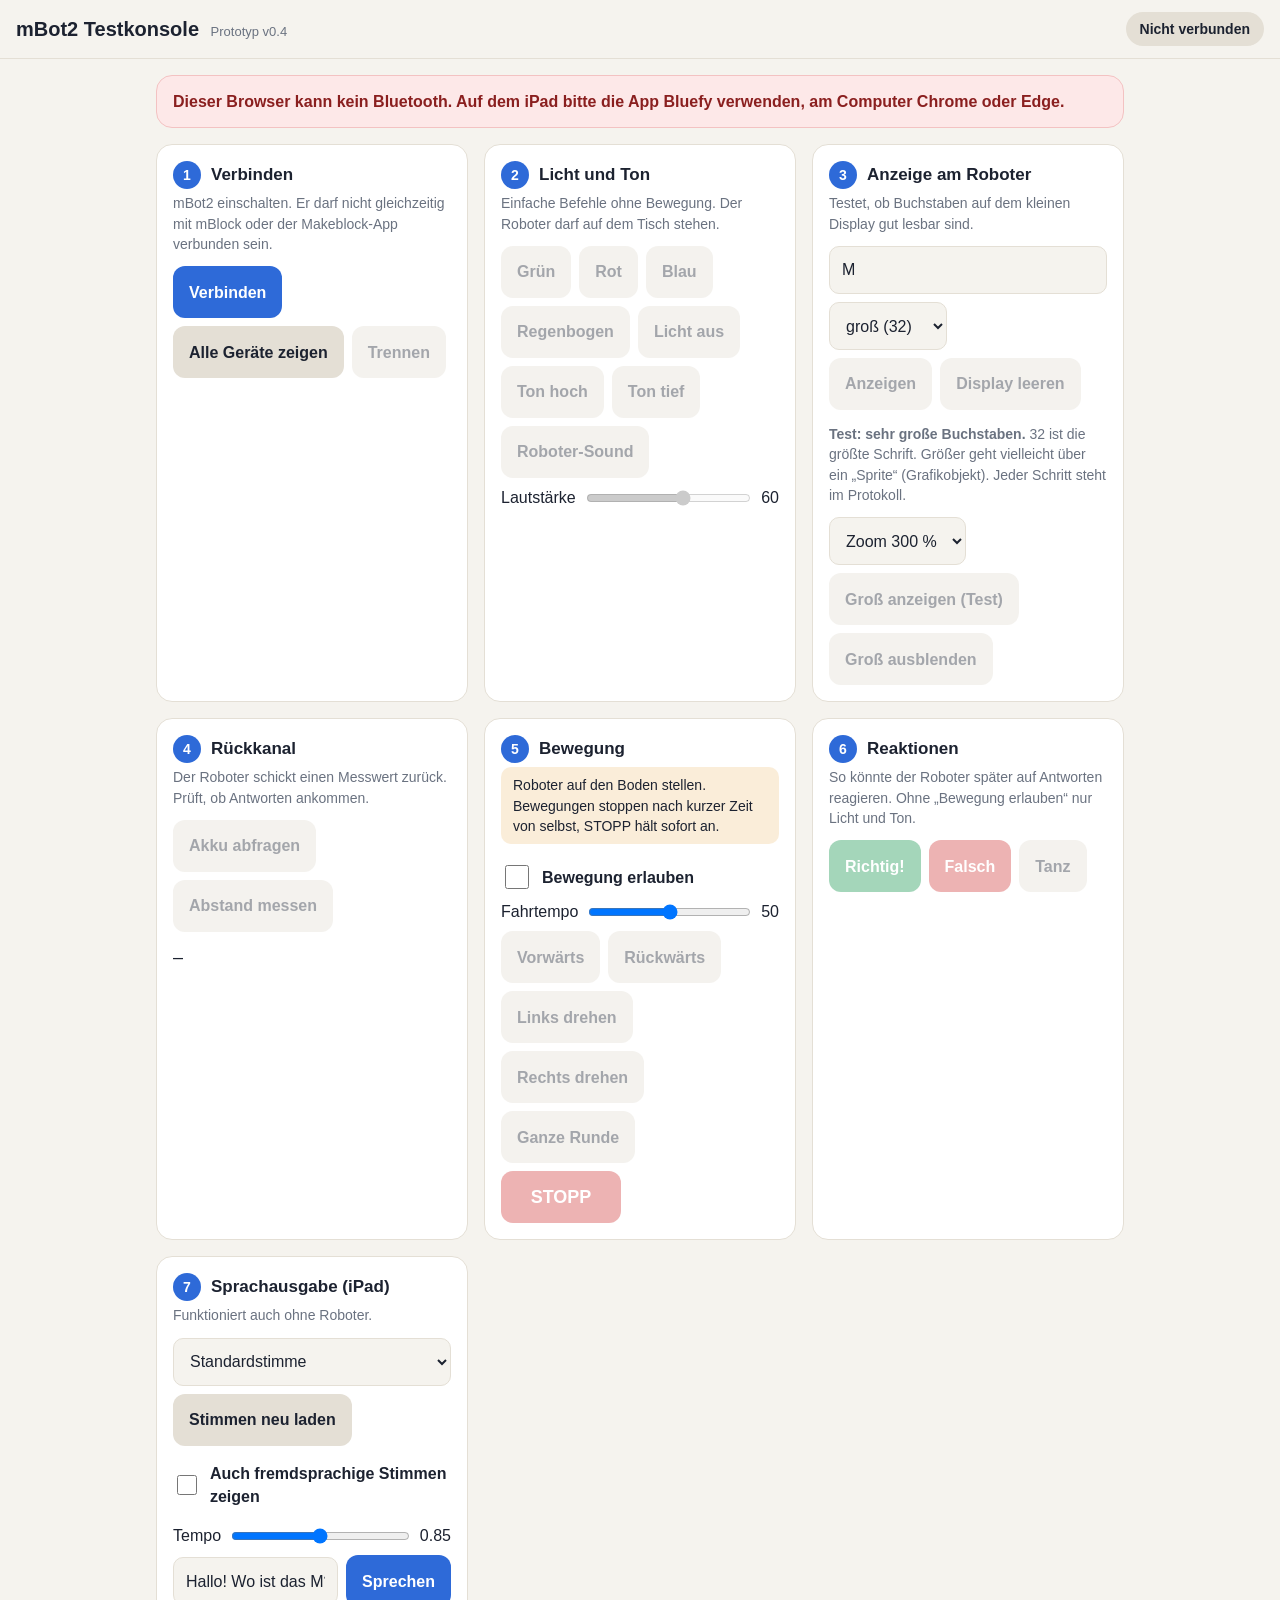
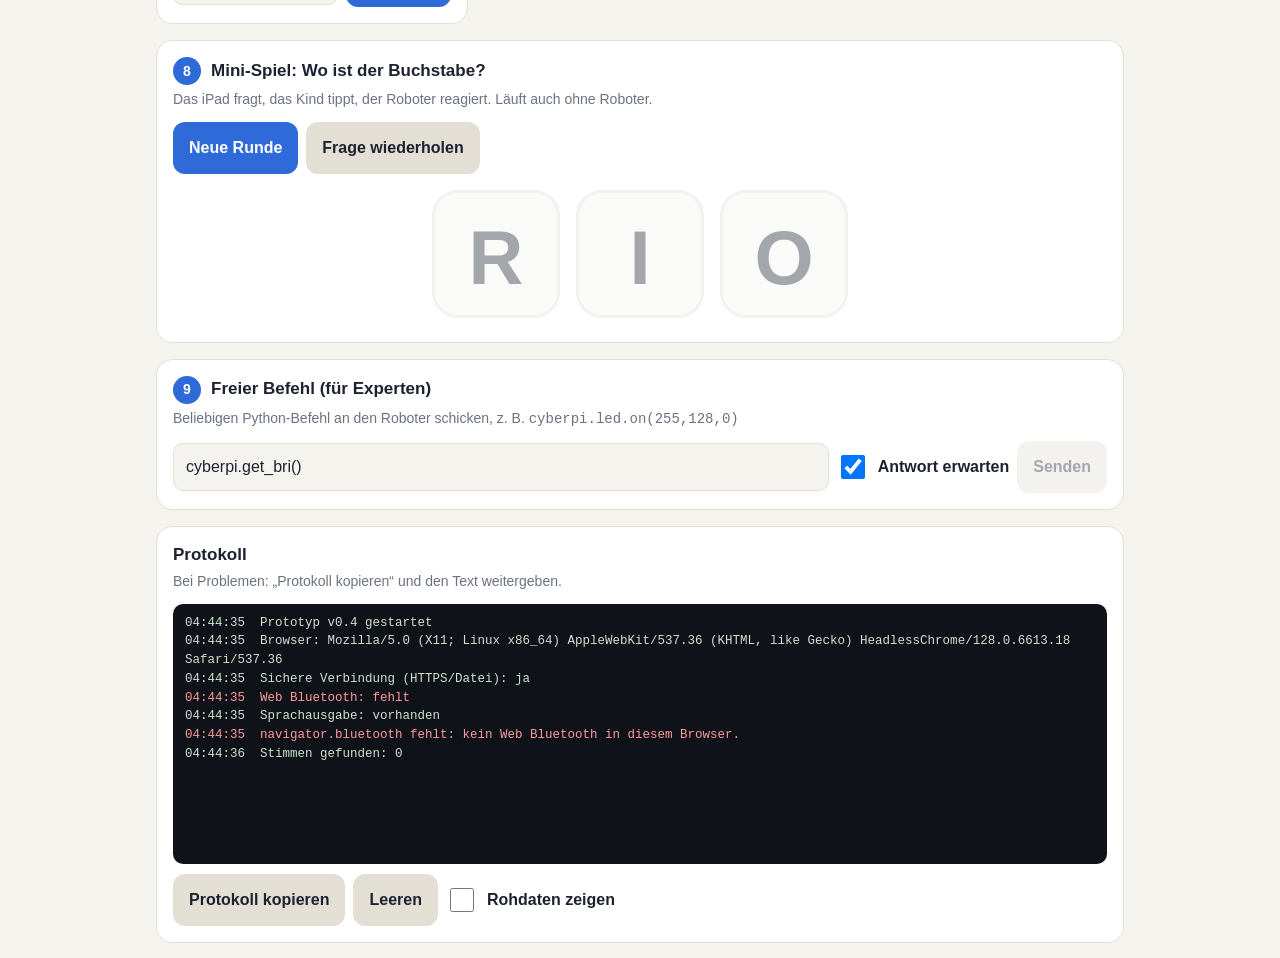
==== commit f5f1366c: "Add files via upload" ====
--- a/index.html
+++ b/index.html
@@ -77,7 +77,7 @@
 </head>
 <body>
 <header>
-  <h1>mBot2 Testkonsole <small>Prototyp v0.3</small></h1>
+  <h1>mBot2 Testkonsole <small>Prototyp v0.4</small></h1>
   <span id="status" class="status">Nicht verbunden</span>
 </header>
 
@@ -125,17 +125,22 @@
         <option value="16">klein (16)</option>
         <option value="24">mittel (24)</option>
         <option value="32" selected>groß (32)</option>
-        <option value="48">48 (Test)</option>
-        <option value="64">64 (Test)</option>
-        <option value="96">96 (Test)</option>
       </select>
     </div>
     <div class="row">
       <button data-need id="btnShow">Anzeigen</button>
       <button data-need id="btnClear">Display leeren</button>
-      <button data-need id="btnDir">Display-Funktionen abfragen</button>
-    </div>
-    <p class="hint" style="margin-top:10px">Die gewählte Größe gilt auch im Mini-Spiel. Größen ab 48 sind ein Test: Zeigt das Display nichts oder klein, kann der Roboter diese Größe nicht.</p>
+    </div>
+    <p class="hint" style="margin-top:14px"><b>Test: sehr große Buchstaben.</b> 32 ist die größte Schrift. Größer geht vielleicht über ein „Sprite“ (Grafikobjekt). Jeder Schritt steht im Protokoll.</p>
+    <div class="row">
+      <select id="spriteZoom">
+        <option value="200">Zoom 200 %</option>
+        <option value="300" selected>Zoom 300 %</option>
+        <option value="400">Zoom 400 %</option>
+      </select>
+      <button data-need id="btnSprite">Groß anzeigen (Test)</button>
+      <button data-need id="btnSpriteOff">Groß ausblenden</button>
+    </div>
   </section>
 
   <section>
@@ -150,7 +155,7 @@
 
   <section>
     <h2><span class="num">5</span>Bewegung</h2>
-    <div class="warnbox">Roboter auf den Boden stellen. Alle Bewegungen sind kurz und stoppen von selbst.</div>
+    <div class="warnbox">Roboter auf den Boden stellen. Bewegungen stoppen nach kurzer Zeit von selbst, STOPP hält sofort an.</div>
     <label class="check"><input type="checkbox" id="allowMove"> Bewegung erlauben</label>
     <div class="row">
       <span>Fahrtempo</span>
@@ -185,6 +190,9 @@
     <div class="row">
       <select id="voice" style="flex:1 1 220px"></select>
       <button id="btnVoices">Stimmen neu laden</button>
+    </div>
+    <div class="row">
+      <label class="check"><input type="checkbox" id="allVoices"> Auch fremdsprachige Stimmen zeigen</label>
     </div>
     <div class="row">
       <span>Tempo</span>
@@ -451,7 +459,7 @@
     setStatus("busy", "Suche …");
     const options = showAll
       ? { acceptAllDevices: true, optionalServices: SERVICES }
-      : { filters: [...NAME_PREFIXES.map((p) => ({ namePrefix: p })), { services: [SERVICES[0]] }], optionalServices: SERVICES };
+      : { filters: [{ namePrefix: "Makeblock" }], optionalServices: SERVICES };
     log(showAll ? "Suche alle Bluetooth-Geräte …" : "Suche mBot2 …");
     const device = await navigator.bluetooth.requestDevice(options);
     bot.device = device;
@@ -504,14 +512,40 @@
 const speed = () => +$("moveSpeed").value;
 const letterSize = () => $("dispSize").value;
 
-async function move(fn, speed, secs) {
+// Zeitgesteuerte Befehle wie mbot2.forward(50,1) blockieren den Roboter, bis sie fertig sind,
+// dann kommt STOPP erst danach an. Deshalb: ohne Zeit losfahren, die Seite stoppt nach Ablauf.
+let moveEpoch = 0;
+const stopped = (ep) => ep !== moveEpoch;
+
+async function move(fn, spd, secs, ep = moveEpoch) {
   if (!canMove()) { log("Bewegung übersprungen (nicht erlaubt)", "w"); return; }
-  await run(`mbot2.${fn}(${speed},${secs})`);
-  await sleep(secs * 1000 + 100);
-}
-
-async function tones(list) {
-  for (const [f, s] of list) { await run(`cyberpi.audio.play_tone(${f},${s})`); await sleep(s * 1000 + 30); }
+  if (stopped(ep)) return;
+  await run(`mbot2.${fn}(${spd})`);
+  const end = Date.now() + secs * 1000;
+  while (Date.now() < end && !stopped(ep)) await sleep(20);
+  if (!stopped(ep)) await run("mbot2.EM_stop()");
+}
+
+async function spin(ep) {
+  if (!canMove()) { log("Bewegung übersprungen (nicht erlaubt)", "w"); return; }
+  // Drehen, bis der Lagesensor eine ganze Runde meldet (höchstens 8 s)
+  await run("cyberpi.reset_yaw()");
+  let last = 0, turned = 0;
+  try { last = +(await evalExpr("cyberpi.get_yaw()", 1500)) || 0; } catch (_) {}
+  await run(`mbot2.turn_right(${speed()})`);
+  const end = Date.now() + 8000;
+  while (Date.now() < end && !stopped(ep) && Math.abs(turned) < 345) {
+    let y;
+    try { y = +(await evalExpr("cyberpi.get_yaw()", 1000)); } catch (_) { break; }
+    let d = y - last; if (d > 180) d -= 360; if (d < -180) d += 360;
+    turned += d; last = y;
+  }
+  if (!stopped(ep)) await run("mbot2.EM_stop()");
+  log(`Gedreht: ${Math.round(Math.abs(turned))}°`);
+}
+
+async function tones(list, ep = moveEpoch) {
+  for (const [f, s] of list) { if (stopped(ep)) return; await run(`cyberpi.audio.play_tone(${f},${s})`); await sleep(s * 1000 + 30); }
 }
 
 const actions = {
@@ -527,34 +561,33 @@
   back: () => move("backward", speed(), 1.0),
   left: () => move("turn_left", speed(), 0.5),
   right: () => move("turn_right", speed(), 0.5),
-  async spin() {
-    if (!canMove()) return;
-    await run("mbot2.turn(360)");
-    await sleep(3000);
-  },
-  stop: () => run("mbot2.EM_stop()"),
+  spin: () => spin(moveEpoch),
+  stop: () => { moveEpoch++; log("STOPP", "w"); return run("mbot2.EM_stop()"); },
 
   async richtig() {
+    const ep = moveEpoch;
     await run("cyberpi.led.on(0,255,0)");
-    await tones([[523, 0.12], [659, 0.12], [784, 0.12], [1047, 0.25]]);
-    if (canMove()) { await move("turn_left", 50, 0.35); await move("turn_right", 50, 0.35); }
+    await tones([[523, 0.12], [659, 0.12], [784, 0.12], [1047, 0.25]], ep);
+    if (canMove()) { await move("turn_left", 50, 0.35, ep); await move("turn_right", 50, 0.35, ep); }
     await sleep(600);
     await run("cyberpi.led.on(0,0,0)");
   },
   async falsch() {
+    const ep = moveEpoch;
     await run("cyberpi.led.on(255,60,0)");
-    await tones([[330, 0.2], [247, 0.35]]);
-    if (canMove()) { await move("turn_left", 30, 0.12); await move("turn_right", 30, 0.12); }
+    await tones([[330, 0.2], [247, 0.35]], ep);
+    if (canMove()) { await move("turn_left", 30, 0.12, ep); await move("turn_right", 30, 0.12, ep); }
     await sleep(500);
     await run("cyberpi.led.on(0,0,0)");
   },
   async tanz() {
+    const ep = moveEpoch;
     await run("cyberpi.led.play(name='rainbow')");
-    await tones([[523, 0.1], [784, 0.1], [523, 0.1], [784, 0.1]]);
+    await tones([[523, 0.1], [784, 0.1], [523, 0.1], [784, 0.1]], ep);
     if (canMove()) {
-      await move("turn_left", 50, 0.4); await move("turn_right", 50, 0.4);
-      await move("forward", 30, 0.4); await move("backward", 30, 0.4);
-      await move("turn_right", 60, 0.8);
+      await move("turn_left", 50, 0.4, ep); await move("turn_right", 50, 0.4, ep);
+      await move("forward", 30, 0.4, ep); await move("backward", 30, 0.4, ep);
+      await move("turn_right", 60, 0.8, ep);
     }
     await run("cyberpi.led.on(0,0,0)");
   },
@@ -579,10 +612,31 @@
 const safeText = (s) => s.replace(/[\\'"\n\r]/g, "").slice(0, 12);
 bindAction($("btnShow"), () => run(`cyberpi.display.show_label('${safeText($("dispText").value)}',${$("dispSize").value},'center')`));
 bindAction($("btnClear"), () => run("cyberpi.display.clear()"));
-bindAction($("btnDir"), async () => {
-  log("Frage verfügbare Funktionen ab (für die nächste Version) …");
-  await evalExpr("str(dir(cyberpi.display))", 5000);
-  await evalExpr("str([n for n in dir(cyberpi) if not n.startswith('_')])", 8000);
+
+// Versuch: großer Buchstabe als Sprite. Jeder Schritt wartet auf Antwort,
+// damit im Protokoll steht, welcher Befehl klappt (Antwort) und welcher nicht (keine Antwort).
+async function tryStep(code) {
+  try { await evalExpr(code, 2500); return true; }
+  catch (e) { log(`  ✗ ${code}: keine Antwort (Befehl unbekannt oder Fehler)`, "w"); return false; }
+}
+bindAction($("btnSprite"), async () => {
+  const L = safeText($("dispText").value) || "M";
+  const zoom = $("spriteZoom").value;
+  log(`Sprite-Test: „${L}“ mit ${zoom} %`, "s");
+  await tryStep("cyberpi.display.clear()");
+  if (!(await tryStep("globals().__setitem__('_sp', cyberpi.sprite()) if '_sp' not in globals() else 0"))) return;
+  await tryStep("str([n for n in dir(_sp) if not n.startswith('_')])");
+  await tryStep(`_sp.draw_text('${L}')`);
+  await tryStep(`_sp.set_size(${zoom})`);
+  await tryStep("_sp.move_to(64,64)");
+  await tryStep("_sp.show()");
+  await tryStep("cyberpi.screen.render()");
+  log("Sprite-Test fertig. Was zeigt das Display?", "s");
+});
+bindAction($("btnSpriteOff"), async () => {
+  await tryStep("_sp.hide()");
+  await tryStep("cyberpi.screen.render()");
+  await tryStep("cyberpi.display.clear()");
 });
 
 bindAction($("btnBattery"), async () => {
@@ -613,7 +667,7 @@
   if (!("speechSynthesis" in window)) return;
   const all = speechSynthesis.getVoices();
   const de = all.filter((v) => (v.lang || "").toLowerCase().startsWith("de"));
-  voices = de.length ? de : all;
+  voices = ($("allVoices").checked || !de.length) ? all : de;
   const sel = $("voice");
   const saved = store.get("voice");
   sel.innerHTML = "";
@@ -655,6 +709,7 @@
   log(`Stimmen: ${all.length} insgesamt, ${voices.length} angezeigt`);
   all.forEach((v) => log(`  ${v.name} (${v.lang})${v.localService ? "" : " [online]"}`));
 });
+$("allVoices").addEventListener("change", loadVoices);
 $("voice").addEventListener("focus", () => { if (voices.length < 2) loadVoices(); });
 
 /* ---------- Mini-Spiel ---------- */
@@ -727,7 +782,7 @@
 }
 
 (function init() {
-  log("Prototyp v0.3 gestartet");
+  log("Prototyp v0.4 gestartet");
   log(`Browser: ${navigator.userAgent}`);
   log(`Sichere Verbindung (HTTPS/Datei): ${window.isSecureContext ? "ja" : "NEIN – Bluetooth braucht HTTPS"}`, window.isSecureContext ? "" : "e");
   log(`Web Bluetooth: ${navigator.bluetooth ? "vorhanden" : "fehlt"}`, navigator.bluetooth ? "" : "e");
